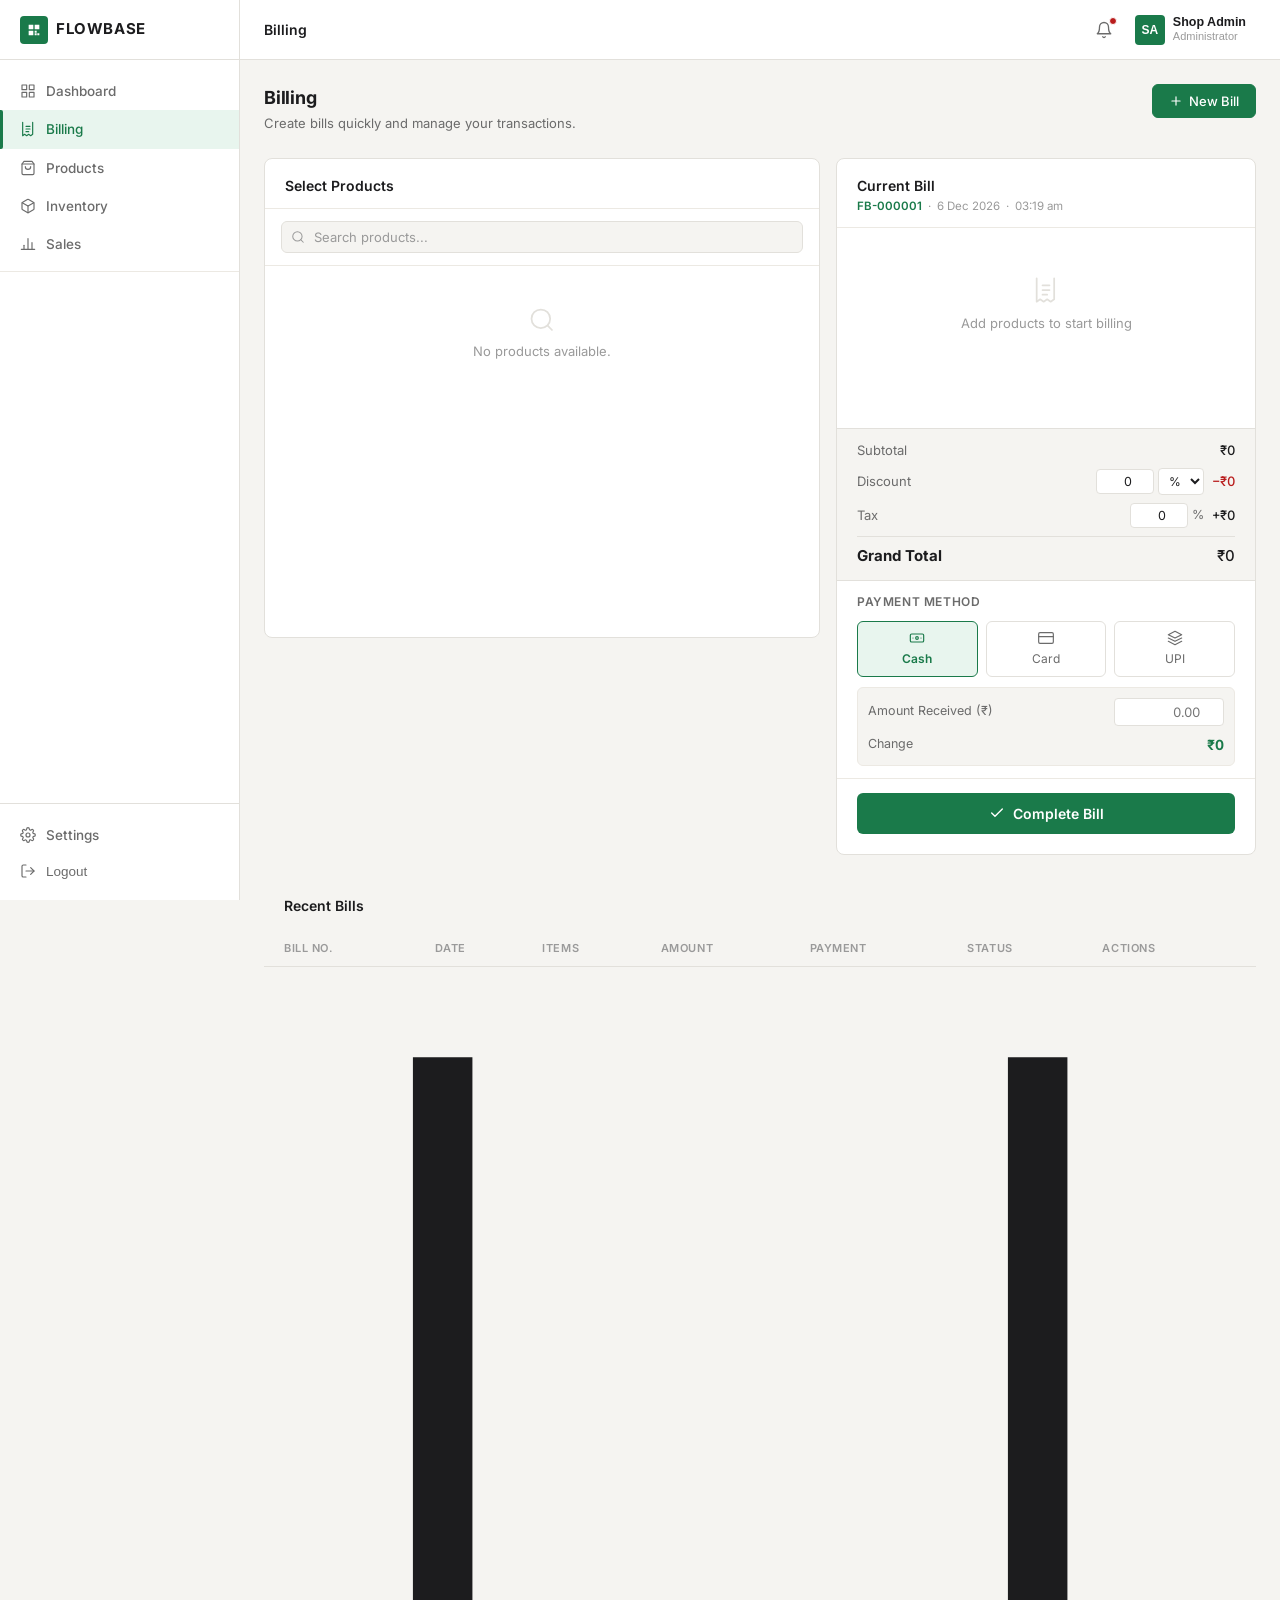
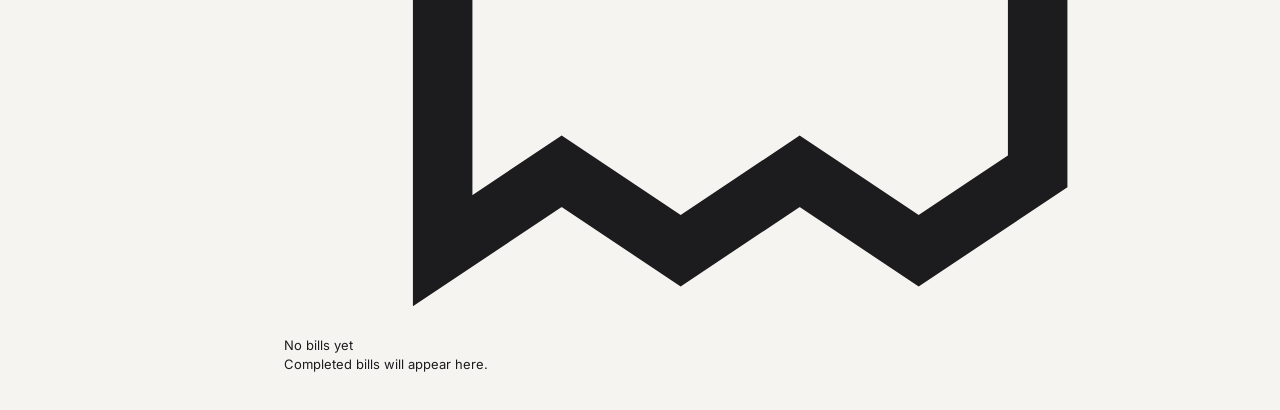
==== billing.html @ f88ad40b "first commit" ====
<!DOCTYPE html>
<html lang="en">
<head>
  <meta charset="UTF-8" />
  <meta name="viewport" content="width=device-width, initial-scale=1.0" />
  <title>Billing — FlowBase</title>
  <meta name="description" content="FlowBase Billing — create bills quickly and manage your transactions." />
  <link rel="preconnect" href="https://fonts.googleapis.com" />
  <link rel="preconnect" href="https://fonts.gstatic.com" crossorigin />
  <link href="https://fonts.googleapis.com/css2?family=Inter:wght@400;500;600;700&display=swap" rel="stylesheet" />
  <link rel="stylesheet" href="css/dashboard.css" />
  <link rel="stylesheet" href="css/billing.css" />
</head>
<body>

<div class="app-shell">

  <!-- SIDEBAR OVERLAY (mobile) -->
  <div class="sidebar-overlay" id="sidebar-overlay" aria-hidden="true"></div>

  <!-- SIDEBAR -->
  <aside class="sidebar" id="sidebar" role="navigation" aria-label="Main navigation">
    <a class="sidebar-logo" href="dashboard.html" aria-label="FlowBase home">
      <span class="sidebar-logo-mark" aria-hidden="true">
        <svg viewBox="0 0 24 24" fill="currentColor"><path d="M4 4h7v7H4V4zm0 9h7v7H4v-7zm9-9h7v7h-7V4zm0 9h3v3h-3v-3zm4 4h3v3h-3v-3zm-4 0h3v3h-3v-3z"/></svg>
      </span>
      <span class="sidebar-logo-text">FLOWBASE</span>
    </a>
    <nav class="sidebar-nav" aria-label="Primary">
      <div class="sidebar-nav-section">
        <a class="nav-item" href="dashboard.html" id="nav-dashboard">
          <svg viewBox="0 0 24 24" fill="none" stroke="currentColor" stroke-width="1.75" stroke-linecap="round" stroke-linejoin="round" aria-hidden="true"><rect x="3" y="3" width="7" height="7"/><rect x="14" y="3" width="7" height="7"/><rect x="14" y="14" width="7" height="7"/><rect x="3" y="14" width="7" height="7"/></svg>
          <span>Dashboard</span>
        </a>
        <a class="nav-item active" href="billing.html" id="nav-billing" aria-current="page">
          <svg viewBox="0 0 24 24" fill="none" stroke="currentColor" stroke-width="1.75" stroke-linecap="round" stroke-linejoin="round" aria-hidden="true"><path d="M4 2v20l3-2 3 2 3-2 3 2 3-2V2"/><line x1="9" y1="8" x2="15" y2="8"/><line x1="9" y1="12" x2="15" y2="12"/><line x1="9" y1="16" x2="13" y2="16"/></svg>
          <span>Billing</span>
        </a>
        <a class="nav-item" href="products.html" id="nav-products">
          <svg viewBox="0 0 24 24" fill="none" stroke="currentColor" stroke-width="1.75" stroke-linecap="round" stroke-linejoin="round" aria-hidden="true"><path d="M6 2L3 6v14a2 2 0 0 0 2 2h14a2 2 0 0 0 2-2V6l-3-4z"/><line x1="3" y1="6" x2="21" y2="6"/><path d="M16 10a4 4 0 0 1-8 0"/></svg>
          <span>Products</span>
        </a>
        <a class="nav-item" href="inventory.html" id="nav-inventory">
          <svg viewBox="0 0 24 24" fill="none" stroke="currentColor" stroke-width="1.75" stroke-linecap="round" stroke-linejoin="round" aria-hidden="true"><path d="M21 16V8a2 2 0 0 0-1-1.73l-7-4a2 2 0 0 0-2 0l-7 4A2 2 0 0 0 3 8v8a2 2 0 0 0 1 1.73l7 4a2 2 0 0 0 2 0l7-4A2 2 0 0 0 21 16z"/><polyline points="3.27 6.96 12 12.01 20.73 6.96"/><line x1="12" y1="22.08" x2="12" y2="12"/></svg>
          <span>Inventory</span>
        </a>
        <a class="nav-item" href="sales.html" id="nav-sales">
          <svg viewBox="0 0 24 24" fill="none" stroke="currentColor" stroke-width="1.75" stroke-linecap="round" stroke-linejoin="round" aria-hidden="true"><line x1="18" y1="20" x2="18" y2="10"/><line x1="12" y1="20" x2="12" y2="4"/><line x1="6" y1="20" x2="6" y2="14"/><line x1="2" y1="20" x2="22" y2="20"/></svg>
          <span>Sales</span>
        </a>
      </div>
      <div class="nav-divider" role="separator"></div>
    </nav>
    <footer class="sidebar-footer">
      <a class="nav-item" href="settings.html" id="nav-settings">
        <svg viewBox="0 0 24 24" fill="none" stroke="currentColor" stroke-width="1.75" stroke-linecap="round" stroke-linejoin="round" aria-hidden="true"><circle cx="12" cy="12" r="3"/><path d="M19.4 15a1.65 1.65 0 0 0 .33 1.82l.06.06a2 2 0 0 1-2.83 2.83l-.06-.06a1.65 1.65 0 0 0-1.82-.33 1.65 1.65 0 0 0-1 1.51V21a2 2 0 0 1-4 0v-.09A1.65 1.65 0 0 0 9 19.4a1.65 1.65 0 0 0-1.82.33l-.06.06a2 2 0 0 1-2.83-2.83l.06-.06A1.65 1.65 0 0 0 4.68 15a1.65 1.65 0 0 0-1.51-1H3a2 2 0 0 1 0-4h.09A1.65 1.65 0 0 0 4.6 9a1.65 1.65 0 0 0-.33-1.82l-.06-.06a2 2 0 0 1 2.83-2.83l.06.06A1.65 1.65 0 0 0 9 4.68a1.65 1.65 0 0 0 1-1.51V3a2 2 0 0 1 4 0v.09a1.65 1.65 0 0 0 1 1.51 1.65 1.65 0 0 0 1.82-.33l.06-.06a2 2 0 0 1 2.83 2.83l-.06.06A1.65 1.65 0 0 0 19.4 9a1.65 1.65 0 0 0 1.51 1H21a2 2 0 0 1 0 4h-.09a1.65 1.65 0 0 0-1.51 1z"/></svg>
        <span>Settings</span>
      </a>
      <button class="nav-item" id="logout-btn" type="button" aria-label="Log out">
        <svg viewBox="0 0 24 24" fill="none" stroke="currentColor" stroke-width="1.75" stroke-linecap="round" stroke-linejoin="round" aria-hidden="true"><path d="M9 21H5a2 2 0 0 1-2-2V5a2 2 0 0 1 2-2h4"/><polyline points="16 17 21 12 16 7"/><line x1="21" y1="12" x2="9" y2="12"/></svg>
        <span>Logout</span>
      </button>
    </footer>
  </aside>

  <!-- MAIN CONTENT -->
  <div class="main-content">

    <!-- TOP HEADER -->
    <header class="top-header" role="banner">
      <div class="header-left">
        <button class="hamburger-btn" id="hamburger-btn" type="button" aria-label="Toggle sidebar" aria-expanded="false" aria-controls="sidebar">
          <svg viewBox="0 0 24 24" fill="none" stroke="currentColor" stroke-width="1.75" stroke-linecap="round" aria-hidden="true"><line x1="3" y1="6" x2="21" y2="6"/><line x1="3" y1="12" x2="21" y2="12"/><line x1="3" y1="18" x2="21" y2="18"/></svg>
        </button>
        <span class="header-breadcrumb">Billing</span>
      </div>
      <div class="header-right">
        <button class="icon-btn" type="button" aria-label="Notifications">
          <svg viewBox="0 0 24 24" fill="none" stroke="currentColor" stroke-width="1.75" stroke-linecap="round" stroke-linejoin="round" aria-hidden="true"><path d="M18 8A6 6 0 0 0 6 8c0 7-3 9-3 9h18s-3-2-3-9"/><path d="M13.73 21a2 2 0 0 1-3.46 0"/></svg>
          <span class="notification-badge"></span>
        </button>
        <button class="header-profile" type="button" aria-label="Shop Admin profile" aria-haspopup="true">
          <div class="profile-avatar" aria-hidden="true">SA</div>
          <div class="profile-info">
            <div class="profile-name">Shop Admin</div>
            <div class="profile-role">Administrator</div>
          </div>
        </button>
      </div>
    </header>

    <!-- PAGE BODY -->
    <main class="page-body" id="main-content">

      <!-- PAGE HEADER -->
      <section class="bil-page-header" aria-label="Page header">
        <div class="bil-page-header-text">
          <h1 class="bil-page-title">Billing</h1>
          <p class="bil-page-subtitle">Create bills quickly and manage your transactions.</p>
        </div>
        <div class="bil-page-actions">
          <button class="btn bil-btn-primary" id="new-bill-btn" type="button">
            <svg viewBox="0 0 24 24" fill="none" stroke="currentColor" stroke-width="2" stroke-linecap="round" aria-hidden="true"><line x1="12" y1="5" x2="12" y2="19"/><line x1="5" y1="12" x2="19" y2="12"/></svg>
            New Bill
          </button>
        </div>
      </section>

      <!-- BILLING LAYOUT -->
      <div class="bil-layout">

        <!-- LEFT: PRODUCT SELECTION -->
        <section class="bil-products-panel" aria-label="Product selection">
          <div class="bil-panel-header">
            <h2 class="bil-panel-title">Select Products</h2>
          </div>
          <div class="bil-search-wrap">
            <svg class="bil-search-icon" viewBox="0 0 24 24" fill="none" stroke="currentColor" stroke-width="1.75" stroke-linecap="round" aria-hidden="true"><circle cx="11" cy="11" r="8"/><line x1="21" y1="21" x2="16.65" y2="16.65"/></svg>
            <input type="search" id="bil-product-search" class="bil-search-input" placeholder="Search products..." autocomplete="off" aria-label="Search products" />
          </div>
          <div class="bil-product-list" id="bil-product-list" role="list">
            <!-- Populated by JS -->
          </div>
        </section>

        <!-- RIGHT: CURRENT BILL -->
        <section class="bil-bill-panel" aria-label="Current bill">
          <div class="bil-panel-header bil-bill-panel-header">
            <div>
              <h2 class="bil-panel-title">Current Bill</h2>
              <div class="bil-bill-meta" id="bil-bill-meta"><!-- Populated by JS --></div>
            </div>
          </div>

          <!-- Bill Items -->
          <div class="bil-items-area" id="bil-items-area">
            <div class="bil-empty-bill" id="bil-empty-bill">
              <svg viewBox="0 0 24 24" fill="none" stroke="currentColor" stroke-width="1.5" stroke-linecap="round" stroke-linejoin="round"><path d="M4 2v20l3-2 3 2 3-2 3 2 3-2V2"/><line x1="9" y1="8" x2="15" y2="8"/><line x1="9" y1="12" x2="15" y2="12"/><line x1="9" y1="16" x2="13" y2="16"/></svg>
              <p>Add products to start billing</p>
            </div>
            <table class="bil-items-table" id="bil-items-table" style="display:none">
              <thead>
                <tr>
                  <th>Product</th>
                  <th class="text-center">Qty</th>
                  <th class="text-right">Price</th>
                  <th class="text-right">Disc</th>
                  <th class="text-right">Total</th>
                  <th></th>
                </tr>
              </thead>
              <tbody id="bil-items-tbody">
                <!-- Populated by JS -->
              </tbody>
            </table>
          </div>

          <!-- Totals -->
          <div class="bil-totals" id="bil-totals">
            <div class="bil-totals-row">
              <span>Subtotal</span>
              <span id="bil-subtotal">₹0</span>
            </div>
            <div class="bil-totals-row">
              <span>Discount</span>
              <div class="bil-discount-row">
                <input type="number" id="bil-discount-value" class="bil-discount-input" min="0" value="0" placeholder="0" aria-label="Discount value" />
                <select id="bil-discount-type" class="bil-discount-type" aria-label="Discount type">
                  <option value="percent">%</option>
                  <option value="fixed">₹</option>
                </select>
              </div>
              <span id="bil-discount-amount" class="bil-discount-display">−₹0</span>
            </div>
            <div class="bil-totals-row">
              <span>Tax</span>
              <div class="bil-tax-row">
                <input type="number" id="bil-tax-percent" class="bil-discount-input" min="0" max="100" value="0" placeholder="0" aria-label="Tax percentage" />
                <span class="bil-tax-label">%</span>
              </div>
              <span id="bil-tax-amount">+₹0</span>
            </div>
            <div class="bil-totals-row bil-grand-total-row">
              <span>Grand Total</span>
              <span id="bil-grand-total">₹0</span>
            </div>
          </div>

          <!-- Payment -->
          <div class="bil-payment-section">
            <div class="bil-payment-label">Payment Method</div>
            <div class="bil-payment-methods" role="group" aria-label="Payment method">
              <label class="bil-payment-btn">
                <input type="radio" name="payment-method" value="Cash" id="pay-cash" checked />
                <span>
                  <svg viewBox="0 0 24 24" fill="none" stroke="currentColor" stroke-width="1.75" stroke-linecap="round" stroke-linejoin="round"><rect x="2" y="6" width="20" height="12" rx="2"/><circle cx="12" cy="12" r="2"/><path d="M6 12h.01M18 12h.01"/></svg>
                  Cash
                </span>
              </label>
              <label class="bil-payment-btn">
                <input type="radio" name="payment-method" value="Card" id="pay-card" />
                <span>
                  <svg viewBox="0 0 24 24" fill="none" stroke="currentColor" stroke-width="1.75" stroke-linecap="round" stroke-linejoin="round"><rect x="1" y="4" width="22" height="16" rx="2"/><line x1="1" y1="10" x2="23" y2="10"/></svg>
                  Card
                </span>
              </label>
              <label class="bil-payment-btn">
                <input type="radio" name="payment-method" value="UPI" id="pay-upi" />
                <span>
                  <svg viewBox="0 0 24 24" fill="none" stroke="currentColor" stroke-width="1.75" stroke-linecap="round" stroke-linejoin="round"><path d="M12 2L2 7l10 5 10-5-10-5z"/><path d="M2 17l10 5 10-5"/><path d="M2 12l10 5 10-5"/></svg>
                  UPI
                </span>
              </label>
            </div>

            <!-- Cash: Amount received / change -->
            <div class="bil-cash-section" id="bil-cash-section">
              <div class="bil-cash-row">
                <label for="bil-amount-received" class="bil-cash-label">Amount Received (₹)</label>
                <input type="number" id="bil-amount-received" class="bil-cash-input" min="0" placeholder="0.00" aria-label="Amount received" />
              </div>
              <div class="bil-cash-row">
                <span class="bil-cash-label">Change</span>
                <span class="bil-change-amount" id="bil-change-amount">₹0</span>
              </div>
            </div>
          </div>

          <!-- Complete Bill Button -->
          <div class="bil-complete-area">
            <button class="btn bil-btn-complete" id="bil-complete-btn" type="button">
              <svg viewBox="0 0 24 24" fill="none" stroke="currentColor" stroke-width="2" stroke-linecap="round" aria-hidden="true"><polyline points="20 6 9 17 4 12"/></svg>
              Complete Bill
            </button>
          </div>
        </section>

      </div>

      <!-- RECENT BILLS -->
      <section aria-label="Recent bills">
        <div class="prd-table-card" style="margin-top: 0;">
          <div class="section-header" style="padding: 16px 20px 0;">
            <h2 class="section-title">Recent Bills</h2>
          </div>
          <div class="table-scroll-wrap">
            <table class="data-table" id="bil-recent-table" aria-label="Recent bills">
              <thead>
                <tr>
                  <th scope="col">Bill No.</th>
                  <th scope="col">Date</th>
                  <th scope="col">Items</th>
                  <th scope="col">Amount</th>
                  <th scope="col">Payment</th>
                  <th scope="col">Status</th>
                  <th scope="col">Actions</th>
                </tr>
              </thead>
              <tbody id="bil-recent-tbody">
                <!-- Populated by JS -->
              </tbody>
            </table>
          </div>
        </div>
      </section>

    </main>
  </div>
</div>

<!-- LOGOUT MODAL -->
<div class="modal-overlay" id="logout-modal" role="dialog" aria-modal="true" aria-labelledby="logout-modal-title">
  <div class="modal">
    <h2 class="modal-title" id="logout-modal-title">Log out?</h2>
    <p class="modal-desc">You will be signed out of FlowBase. Any unsaved changes will be lost.</p>
    <div class="modal-actions">
      <button class="btn btn-ghost" id="logout-cancel" type="button">Cancel</button>
      <button class="btn btn-danger" id="logout-confirm" type="button">Log out</button>
    </div>
  </div>
</div>

<!-- NEW BILL CONFIRM MODAL -->
<div class="modal-overlay" id="bil-new-bill-modal" role="dialog" aria-modal="true" aria-labelledby="bil-new-bill-title">
  <div class="modal">
    <h2 class="modal-title" id="bil-new-bill-title">Start New Bill?</h2>
    <p class="modal-desc">The current bill has items. Starting a new bill will clear them.</p>
    <div class="modal-actions">
      <button class="btn btn-ghost" id="bil-new-bill-cancel" type="button">Cancel</button>
      <button class="btn btn-danger" id="bil-new-bill-confirm" type="button">Clear & Start New</button>
    </div>
  </div>
</div>

<!-- VIEW BILL MODAL (printable) -->
<div class="modal-overlay bil-modal-overlay" id="bil-view-modal" role="dialog" aria-modal="true" aria-labelledby="bil-view-title">
  <div class="modal bil-view-modal-inner">
    <div class="prd-modal-header">
      <h2 class="modal-title" id="bil-view-title">Bill Details</h2>
      <button class="prd-modal-close" id="bil-view-close" type="button" aria-label="Close modal">
        <svg viewBox="0 0 24 24" fill="none" stroke="currentColor" stroke-width="2" stroke-linecap="round" aria-hidden="true"><line x1="18" y1="6" x2="6" y2="18"/><line x1="6" y1="6" x2="18" y2="18"/></svg>
      </button>
    </div>
    <div id="bil-view-content" class="bil-view-content"><!-- Populated by JS --></div>
    <div class="modal-actions" style="padding: 14px 24px 20px; border-top: 1px solid var(--color-border-light);">
      <button class="btn btn-ghost" id="bil-view-close-btn" type="button">Close</button>
      <button class="btn bil-btn-primary" id="bil-print-btn" type="button">
        <svg viewBox="0 0 24 24" fill="none" stroke="currentColor" stroke-width="1.75" stroke-linecap="round" stroke-linejoin="round" aria-hidden="true"><polyline points="6 9 6 2 18 2 18 9"/><path d="M6 18H4a2 2 0 0 1-2-2v-5a2 2 0 0 1 2-2h16a2 2 0 0 1 2 2v5a2 2 0 0 1-2 2h-2"/><rect x="6" y="14" width="12" height="8"/></svg>
        Print
      </button>
    </div>
  </div>
</div>

<!-- PRINT TEMPLATE (hidden) -->
<div id="bil-print-area" class="bil-print-area" aria-hidden="true"></div>

<!-- TOAST CONTAINER -->
<div class="toast-container" id="toast-container" aria-live="assertive" aria-atomic="false"></div>

<script src="js/billing.js"></script>
</body>
</html>
---- css/dashboard.css ----
/* ============================================
   FlowBase Dashboard — dashboard.css
   ============================================ */

/* --- Google Fonts --- */
@import url('https://fonts.googleapis.com/css2?family=Inter:wght@400;500;600;700&display=swap');

/* --- CSS Variables / Design Tokens --- */
:root {
  --color-primary:        #1a7a4a;
  --color-primary-dark:   #155e39;
  --color-primary-light:  #e8f5ee;
  --color-primary-muted:  #c8e6d7;

  --color-bg:             #f5f4f1;
  --color-surface:        #ffffff;
  --color-border:         #e2e0db;
  --color-border-light:   #ece9e3;

  --color-text:           #1c1c1e;
  --color-text-secondary: #6b6b6b;
  --color-text-muted:     #9a9a9a;

  --color-success:        #1a7a4a;
  --color-success-bg:     #e8f5ee;
  --color-warning:        #b45309;
  --color-warning-bg:     #fef3c7;
  --color-danger:         #b91c1c;
  --color-danger-bg:      #fee2e2;

  --sidebar-width:        240px;
  --sidebar-collapsed:    64px;
  --header-height:        60px;

  --radius-sm:            4px;
  --radius-md:            6px;
  --radius-lg:            8px;

  --shadow-sm:            0 1px 3px rgba(0,0,0,0.06), 0 1px 2px rgba(0,0,0,0.04);
  --shadow-md:            0 2px 8px rgba(0,0,0,0.08);

  --font-family:          'Inter', -apple-system, BlinkMacSystemFont, 'Segoe UI', sans-serif;
  --transition:           150ms ease;
}

/* --- Reset & Base --- */
*, *::before, *::after {
  box-sizing: border-box;
  margin: 0;
  padding: 0;
}

html {
  font-size: 14px;
  -webkit-font-smoothing: antialiased;
}

body {
  font-family: var(--font-family);
  background-color: var(--color-bg);
  color: var(--color-text);
  line-height: 1.5;
  min-height: 100vh;
  overflow-x: hidden;
}

/* --- Layout Shell --- */
.app-shell {
  display: flex;
  min-height: 100vh;
}

/* ============================================
   SIDEBAR
   ============================================ */
.sidebar {
  width: var(--sidebar-width);
  background-color: var(--color-surface);
  border-right: 1px solid var(--color-border);
  display: flex;
  flex-direction: column;
  position: fixed;
  top: 0;
  left: 0;
  height: 100vh;
  z-index: 200;
  transition: transform var(--transition), width var(--transition);
  overflow: hidden;
}

.sidebar-logo {
  display: flex;
  align-items: center;
  gap: 8px;
  padding: 0 20px;
  height: var(--header-height);
  border-bottom: 1px solid var(--color-border);
  flex-shrink: 0;
  text-decoration: none;
}

.sidebar-logo-mark {
  width: 28px;
  height: 28px;
  background-color: var(--color-primary);
  border-radius: var(--radius-sm);
  display: flex;
  align-items: center;
  justify-content: center;
  flex-shrink: 0;
}

.sidebar-logo-mark svg {
  width: 16px;
  height: 16px;
  fill: #ffffff;
}

.sidebar-logo-text {
  font-size: 15px;
  font-weight: 700;
  color: var(--color-text);
  letter-spacing: 0.04em;
  white-space: nowrap;
}

/* Nav */
.sidebar-nav {
  flex: 1;
  padding: 12px 0;
  overflow-y: auto;
  overflow-x: hidden;
}

.sidebar-nav-section {
  padding: 0;
}

.nav-label {
  font-size: 10px;
  font-weight: 600;
  letter-spacing: 0.08em;
  color: var(--color-text-muted);
  text-transform: uppercase;
  padding: 8px 20px 4px;
  display: none; /* hidden by default, shown on collapsed state optionally */
}

.nav-item {
  display: flex;
  align-items: center;
  gap: 10px;
  padding: 9px 20px;
  color: var(--color-text-secondary);
  text-decoration: none;
  font-size: 13.5px;
  font-weight: 500;
  border-radius: 0;
  cursor: pointer;
  transition: background-color var(--transition), color var(--transition);
  white-space: nowrap;
  position: relative;
  border: none;
  background: none;
  width: 100%;
  text-align: left;
}

.nav-item:hover {
  background-color: var(--color-bg);
  color: var(--color-text);
}

.nav-item.active {
  background-color: var(--color-primary-light);
  color: var(--color-primary);
}

.nav-item.active::before {
  content: '';
  position: absolute;
  left: 0;
  top: 0;
  bottom: 0;
  width: 3px;
  background-color: var(--color-primary);
  border-radius: 0 2px 2px 0;
}

.nav-item svg {
  width: 16px;
  height: 16px;
  flex-shrink: 0;
  stroke-width: 1.75;
}

.nav-item span {
  flex: 1;
}

.nav-divider {
  height: 1px;
  background-color: var(--color-border-light);
  margin: 8px 0;
}

/* Sidebar Footer */
.sidebar-footer {
  padding: 12px 0;
  border-top: 1px solid var(--color-border);
  flex-shrink: 0;
}

/* ============================================
   MAIN CONTENT
   ============================================ */
.main-content {
  margin-left: var(--sidebar-width);
  flex: 1;
  display: flex;
  flex-direction: column;
  min-height: 100vh;
  min-width: 0;
}

/* ============================================
   TOP HEADER
   ============================================ */
.top-header {
  height: var(--header-height);
  background-color: var(--color-surface);
  border-bottom: 1px solid var(--color-border);
  display: flex;
  align-items: center;
  justify-content: space-between;
  padding: 0 24px;
  position: sticky;
  top: 0;
  z-index: 100;
  gap: 16px;
}

.header-left {
  display: flex;
  align-items: center;
  gap: 12px;
}

.hamburger-btn {
  display: none;
  align-items: center;
  justify-content: center;
  width: 34px;
  height: 34px;
  border: none;
  background: none;
  cursor: pointer;
  border-radius: var(--radius-md);
  color: var(--color-text-secondary);
  transition: background-color var(--transition);
}

.hamburger-btn:hover {
  background-color: var(--color-bg);
}

.header-breadcrumb {
  font-size: 14px;
  font-weight: 600;
  color: var(--color-text);
}

.header-right {
  display: flex;
  align-items: center;
  gap: 6px;
}

/* Search */
.header-search {
  display: flex;
  align-items: center;
  gap: 8px;
  background-color: var(--color-bg);
  border: 1px solid var(--color-border);
  border-radius: var(--radius-md);
  padding: 6px 12px;
  transition: border-color var(--transition), width var(--transition);
  width: 200px;
}

.header-search:focus-within {
  border-color: var(--color-primary);
  width: 260px;
}

.header-search svg {
  width: 14px;
  height: 14px;
  color: var(--color-text-muted);
  flex-shrink: 0;
}

.header-search input {
  border: none;
  background: none;
  outline: none;
  font-family: var(--font-family);
  font-size: 13px;
  color: var(--color-text);
  width: 100%;
}

.header-search input::placeholder {
  color: var(--color-text-muted);
}

/* Icon buttons */
.icon-btn {
  display: flex;
  align-items: center;
  justify-content: center;
  width: 34px;
  height: 34px;
  border: none;
  background: none;
  cursor: pointer;
  border-radius: var(--radius-md);
  color: var(--color-text-secondary);
  transition: background-color var(--transition), color var(--transition);
  position: relative;
}

.icon-btn:hover {
  background-color: var(--color-bg);
  color: var(--color-text);
}

.icon-btn svg {
  width: 18px;
  height: 18px;
}

.notification-badge {
  position: absolute;
  top: 4px;
  right: 4px;
  width: 8px;
  height: 8px;
  background-color: var(--color-danger);
  border-radius: 50%;
  border: 1.5px solid var(--color-surface);
}

/* Profile */
.header-profile {
  display: flex;
  align-items: center;
  gap: 8px;
  padding: 4px 10px 4px 4px;
  border-radius: var(--radius-md);
  cursor: pointer;
  border: none;
  background: none;
  transition: background-color var(--transition);
  margin-left: 4px;
}

.header-profile:hover {
  background-color: var(--color-bg);
}

.profile-avatar {
  width: 30px;
  height: 30px;
  background-color: var(--color-primary);
  border-radius: var(--radius-sm);
  display: flex;
  align-items: center;
  justify-content: center;
  font-size: 12px;
  font-weight: 600;
  color: #fff;
  flex-shrink: 0;
}

.profile-info {
  text-align: left;
}

.profile-name {
  font-size: 12.5px;
  font-weight: 600;
  color: var(--color-text);
  line-height: 1.2;
}

.profile-role {
  font-size: 11px;
  color: var(--color-text-muted);
  line-height: 1.2;
}

/* ============================================
   PAGE BODY
   ============================================ */
.page-body {
  padding: 24px;
  flex: 1;
  display: flex;
  flex-direction: column;
  gap: 24px;
  max-width: 1400px;
  width: 100%;
}

/* ============================================
   WELCOME SECTION
   ============================================ */
.welcome-section {
  display: flex;
  align-items: center;
  justify-content: space-between;
  gap: 16px;
}

.welcome-text h1 {
  font-size: 17px;
  font-weight: 600;
  color: var(--color-text);
  margin-bottom: 2px;
}

.welcome-text p {
  font-size: 13px;
  color: var(--color-text-secondary);
}

.welcome-date {
  font-size: 12.5px;
  color: var(--color-text-muted);
  text-align: right;
}

/* ============================================
   KPI CARDS
   ============================================ */
.kpi-grid {
  display: grid;
  grid-template-columns: repeat(4, 1fr);
  gap: 16px;
}

.kpi-card {
  background-color: var(--color-surface);
  border: 1px solid var(--color-border);
  border-radius: var(--radius-lg);
  padding: 16px 18px;
  display: flex;
  flex-direction: column;
  gap: 10px;
  transition: box-shadow var(--transition);
}

.kpi-card:hover {
  box-shadow: var(--shadow-md);
}

.kpi-card-header {
  display: flex;
  align-items: center;
  justify-content: space-between;
}

.kpi-label {
  font-size: 12px;
  font-weight: 500;
  color: var(--color-text-secondary);
  letter-spacing: 0.01em;
}

.kpi-icon {
  width: 30px;
  height: 30px;
  border-radius: var(--radius-sm);
  display: flex;
  align-items: center;
  justify-content: center;
  background-color: var(--color-primary-light);
}

.kpi-icon svg {
  width: 15px;
  height: 15px;
  color: var(--color-primary);
}

.kpi-icon.warning { background-color: var(--color-warning-bg); }
.kpi-icon.warning svg { color: var(--color-warning); }
.kpi-icon.danger { background-color: var(--color-danger-bg); }
.kpi-icon.danger svg { color: var(--color-danger); }

.kpi-value {
  font-size: 22px;
  font-weight: 700;
  color: var(--color-text);
  letter-spacing: -0.02em;
  line-height: 1.1;
}

.kpi-footer {
  display: flex;
  align-items: center;
  gap: 5px;
  font-size: 12px;
}

.kpi-delta {
  display: flex;
  align-items: center;
  gap: 3px;
  font-weight: 600;
}

.kpi-delta.up   { color: var(--color-success); }
.kpi-delta.down { color: var(--color-danger); }
.kpi-delta.warn { color: var(--color-warning); }

.kpi-delta svg {
  width: 12px;
  height: 12px;
}

.kpi-compare {
  color: var(--color-text-muted);
}

/* ============================================
   SECTION TITLES
   ============================================ */
.section-header {
  display: flex;
  align-items: center;
  justify-content: space-between;
  margin-bottom: 14px;
}

.section-title {
  font-size: 14px;
  font-weight: 600;
  color: var(--color-text);
}

.section-action {
  font-size: 12.5px;
  font-weight: 500;
  color: var(--color-primary);
  cursor: pointer;
  border: none;
  background: none;
  padding: 4px 8px;
  border-radius: var(--radius-sm);
  transition: background-color var(--transition);
  text-decoration: none;
}

.section-action:hover {
  background-color: var(--color-primary-light);
}

/* ============================================
   CHARTS AREA
   ============================================ */
.charts-row {
  display: grid;
  grid-template-columns: 1fr;
  gap: 16px;
}

.chart-card {
  background-color: var(--color-surface);
  border: 1px solid var(--color-border);
  border-radius: var(--radius-lg);
  padding: 20px;
}

.chart-controls {
  display: flex;
  gap: 4px;
}

.chart-filter-btn {
  padding: 5px 11px;
  font-size: 12px;
  font-weight: 500;
  border: 1px solid var(--color-border);
  background-color: transparent;
  border-radius: var(--radius-sm);
  color: var(--color-text-secondary);
  cursor: pointer;
  transition: all var(--transition);
  font-family: var(--font-family);
}

.chart-filter-btn:hover {
  border-color: var(--color-primary);
  color: var(--color-primary);
}

.chart-filter-btn.active {
  background-color: var(--color-primary);
  border-color: var(--color-primary);
  color: #ffffff;
}

.chart-wrapper {
  margin-top: 16px;
  height: 220px;
  position: relative;
}

/* ============================================
   TWO COLUMN ROW (top products + low stock)
   ============================================ */
.two-col-row {
  display: grid;
  grid-template-columns: 1fr 1fr;
  gap: 16px;
}

/* ============================================
   TABLES
   ============================================ */
.table-card {
  background-color: var(--color-surface);
  border: 1px solid var(--color-border);
  border-radius: var(--radius-lg);
  overflow: hidden;
}

.table-card .section-header {
  padding: 16px 20px 0;
  margin-bottom: 0;
}

.data-table {
  width: 100%;
  border-collapse: collapse;
  font-size: 13px;
}

.data-table thead th {
  padding: 10px 12px;
  text-align: left;
  font-size: 11px;
  font-weight: 600;
  color: var(--color-text-muted);
  letter-spacing: 0.05em;
  text-transform: uppercase;
  border-bottom: 1px solid var(--color-border);
  background-color: var(--color-bg);
  white-space: nowrap;
}

.data-table thead th:first-child {
  padding-left: 20px;
}

.data-table thead th:last-child {
  padding-right: 20px;
}

.data-table tbody tr {
  border-bottom: 1px solid var(--color-border-light);
  transition: background-color var(--transition);
}

.data-table tbody tr:last-child {
  border-bottom: none;
}

.data-table tbody tr:hover {
  background-color: var(--color-bg);
}

.data-table tbody td {
  padding: 11px 12px;
  color: var(--color-text);
  vertical-align: middle;
}

.data-table tbody td:first-child {
  padding-left: 20px;
}

.data-table tbody td:last-child {
  padding-right: 20px;
}

.table-footer {
  padding: 12px 20px;
  border-top: 1px solid var(--color-border-light);
  display: flex;
  align-items: center;
  justify-content: flex-end;
}

/* Product Name Cell */
.product-name {
  font-weight: 500;
  color: var(--color-text);
}

.text-right {
  text-align: right;
}

.text-muted {
  color: var(--color-text-secondary);
}

.text-mono {
  font-variant-numeric: tabular-nums;
}

/* Status Badges */
.badge {
  display: inline-flex;
  align-items: center;
  gap: 4px;
  padding: 3px 8px;
  border-radius: 3px;
  font-size: 11px;
  font-weight: 600;
  white-space: nowrap;
}

.badge-success {
  background-color: var(--color-success-bg);
  color: var(--color-success);
}

.badge-warning {
  background-color: var(--color-warning-bg);
  color: var(--color-warning);
}

.badge-danger {
  background-color: var(--color-danger-bg);
  color: var(--color-danger);
}

.badge-neutral {
  background-color: var(--color-bg);
  color: var(--color-text-secondary);
}

/* Stock indicator */
.stock-bar-wrap {
  display: flex;
  align-items: center;
  gap: 8px;
}

.stock-bar {
  flex: 1;
  height: 4px;
  background-color: var(--color-border);
  border-radius: 2px;
  max-width: 60px;
}

.stock-bar-fill {
  height: 100%;
  border-radius: 2px;
  background-color: var(--color-danger);
}

/* ============================================
   RECENT BILLS TABLE
   ============================================ */
.bills-table-card {
  background-color: var(--color-surface);
  border: 1px solid var(--color-border);
  border-radius: var(--radius-lg);
  overflow: hidden;
}

.bills-table-card .section-header {
  padding: 16px 20px 0;
  margin-bottom: 0;
}

/* Bill number */
.bill-no {
  font-weight: 600;
  color: var(--color-primary);
  font-variant-numeric: tabular-nums;
  font-size: 13px;
}

/* ============================================
   QUICK ACTIONS
   ============================================ */
.quick-actions-card {
  background-color: var(--color-surface);
  border: 1px solid var(--color-border);
  border-radius: var(--radius-lg);
  padding: 20px;
}

.quick-actions-grid {
  display: flex;
  gap: 10px;
  flex-wrap: wrap;
  margin-top: 14px;
}

.qa-btn {
  display: inline-flex;
  align-items: center;
  gap: 7px;
  padding: 9px 16px;
  border-radius: var(--radius-md);
  font-size: 13px;
  font-weight: 500;
  font-family: var(--font-family);
  cursor: pointer;
  border: 1px solid transparent;
  transition: all var(--transition);
  text-decoration: none;
  white-space: nowrap;
}

.qa-btn svg {
  width: 15px;
  height: 15px;
  flex-shrink: 0;
}

.qa-btn-primary {
  background-color: var(--color-primary);
  color: #ffffff;
  border-color: var(--color-primary);
}

.qa-btn-primary:hover {
  background-color: var(--color-primary-dark);
  border-color: var(--color-primary-dark);
}

.qa-btn-secondary {
  background-color: transparent;
  color: var(--color-text);
  border-color: var(--color-border);
}

.qa-btn-secondary:hover {
  background-color: var(--color-bg);
  border-color: var(--color-primary-muted);
  color: var(--color-primary);
}

/* ============================================
   EMPTY / LOADING / ERROR STATES
   ============================================ */
.state-container {
  display: flex;
  flex-direction: column;
  align-items: center;
  justify-content: center;
  padding: 32px 20px;
  gap: 8px;
  text-align: center;
}

.state-container svg {
  width: 32px;
  height: 32px;
  color: var(--color-border);
}

.state-title {
  font-size: 13.5px;
  font-weight: 500;
  color: var(--color-text-secondary);
}

.state-desc {
  font-size: 12px;
  color: var(--color-text-muted);
}

/* Loading spinner */
.spinner {
  width: 22px;
  height: 22px;
  border: 2.5px solid var(--color-border);
  border-top-color: var(--color-primary);
  border-radius: 50%;
  animation: spin 0.7s linear infinite;
}

@keyframes spin {
  to { transform: rotate(360deg); }
}

/* ============================================
   TOAST NOTIFICATIONS
   ============================================ */
.toast-container {
  position: fixed;
  bottom: 24px;
  right: 24px;
  display: flex;
  flex-direction: column;
  gap: 8px;
  z-index: 500;
  pointer-events: none;
}

.toast {
  display: flex;
  align-items: center;
  gap: 10px;
  padding: 12px 16px;
  background-color: var(--color-text);
  color: #fff;
  border-radius: var(--radius-md);
  font-size: 13px;
  font-weight: 500;
  pointer-events: auto;
  box-shadow: var(--shadow-md);
  animation: toastIn 200ms ease forwards;
  max-width: 300px;
}

.toast.toast-success {
  background-color: var(--color-success);
}

.toast.toast-warning {
  background-color: var(--color-warning);
}

.toast.toast-danger {
  background-color: var(--color-danger);
}

.toast.toast-out {
  animation: toastOut 200ms ease forwards;
}

.toast svg {
  width: 16px;
  height: 16px;
  flex-shrink: 0;
}

@keyframes toastIn {
  from { opacity: 0; transform: translateY(8px); }
  to   { opacity: 1; transform: translateY(0); }
}

@keyframes toastOut {
  from { opacity: 1; transform: translateY(0); }
  to   { opacity: 0; transform: translateY(8px); }
}

/* ============================================
   MODAL (Logout Confirm)
   ============================================ */
.modal-overlay {
  position: fixed;
  inset: 0;
  background-color: rgba(0, 0, 0, 0.35);
  display: flex;
  align-items: center;
  justify-content: center;
  z-index: 400;
  opacity: 0;
  pointer-events: none;
  transition: opacity var(--transition);
}

.modal-overlay.open {
  opacity: 1;
  pointer-events: auto;
}

.modal {
  background-color: var(--color-surface);
  border-radius: var(--radius-lg);
  padding: 24px;
  width: 340px;
  box-shadow: var(--shadow-md);
  transform: translateY(8px);
  transition: transform var(--transition);
}

.modal-overlay.open .modal {
  transform: translateY(0);
}

.modal-title {
  font-size: 15px;
  font-weight: 600;
  margin-bottom: 8px;
}

.modal-desc {
  font-size: 13px;
  color: var(--color-text-secondary);
  margin-bottom: 20px;
}

.modal-actions {
  display: flex;
  gap: 8px;
  justify-content: flex-end;
}

.btn {
  padding: 8px 16px;
  border-radius: var(--radius-md);
  font-size: 13px;
  font-weight: 500;
  cursor: pointer;
  border: 1px solid transparent;
  font-family: var(--font-family);
  transition: all var(--transition);
}

.btn-ghost {
  background: transparent;
  border-color: var(--color-border);
  color: var(--color-text-secondary);
}

.btn-ghost:hover {
  background-color: var(--color-bg);
}

.btn-danger {
  background-color: var(--color-danger);
  color: #fff;
}

.btn-danger:hover {
  background-color: #991b1b;
}

/* ============================================
   SEARCH RESULTS OVERLAY
   ============================================ */
.search-results {
  position: absolute;
  top: calc(100% + 6px);
  right: 0;
  width: 320px;
  background-color: var(--color-surface);
  border: 1px solid var(--color-border);
  border-radius: var(--radius-lg);
  box-shadow: var(--shadow-md);
  z-index: 300;
  display: none;
}

.search-results.visible {
  display: block;
}

.search-results-header {
  padding: 10px 14px;
  font-size: 11px;
  font-weight: 600;
  color: var(--color-text-muted);
  letter-spacing: 0.05em;
  text-transform: uppercase;
  border-bottom: 1px solid var(--color-border-light);
}

.search-result-item {
  display: flex;
  align-items: center;
  justify-content: space-between;
  padding: 10px 14px;
  cursor: pointer;
  transition: background-color var(--transition);
  border-bottom: 1px solid var(--color-border-light);
}

.search-result-item:last-child {
  border-bottom: none;
}

.search-result-item:hover {
  background-color: var(--color-bg);
}

.search-result-name {
  font-size: 13px;
  font-weight: 500;
}

.search-result-meta {
  font-size: 12px;
  color: var(--color-text-muted);
}

.search-no-results {
  padding: 16px 14px;
  text-align: center;
  font-size: 13px;
  color: var(--color-text-muted);
}

/* Position anchor for search */
.search-wrapper {
  position: relative;
}

/* ============================================
   SIDEBAR OVERLAY (mobile)
   ============================================ */
.sidebar-overlay {
  display: none;
  position: fixed;
  inset: 0;
  background-color: rgba(0,0,0,0.3);
  z-index: 190;
}

/* ============================================
   RESPONSIVE
   ============================================ */

/* Tablet — 1024px */
@media (max-width: 1024px) {
  .two-col-row {
    grid-template-columns: 1fr;
  }

  .kpi-grid {
    grid-template-columns: repeat(2, 1fr);
  }

  .header-search {
    width: 160px;
  }

  .header-search:focus-within {
    width: 200px;
  }
}

/* Tablet — 768px */
@media (max-width: 768px) {
  .sidebar {
    transform: translateX(-100%);
  }

  .sidebar.open {
    transform: translateX(0);
  }

  .sidebar-overlay {
    display: block;
    pointer-events: none;
    opacity: 0;
    transition: opacity var(--transition);
  }

  .sidebar-overlay.open {
    pointer-events: auto;
    opacity: 1;
  }

  .main-content {
    margin-left: 0;
  }

  .hamburger-btn {
    display: flex;
  }

  .page-body {
    padding: 16px;
    gap: 16px;
  }

  .chart-wrapper {
    height: 180px;
  }

  .kpi-grid {
    grid-template-columns: repeat(2, 1fr);
    gap: 12px;
  }

  .welcome-date {
    display: none;
  }

  .profile-info {
    display: none;
  }

  .header-search {
    width: 140px;
  }

  .header-search:focus-within {
    width: 170px;
  }
}

/* Mobile — 390px */
@media (max-width: 480px) {
  .kpi-grid {
    grid-template-columns: 1fr 1fr;
    gap: 10px;
  }

  .kpi-value {
    font-size: 18px;
  }

  .kpi-card {
    padding: 12px 14px;
  }

  .page-body {
    padding: 12px;
    gap: 14px;
  }

  .quick-actions-grid {
    flex-direction: column;
  }

  .qa-btn {
    width: 100%;
    justify-content: center;
  }

  .header-search {
    display: none;
  }

  .data-table {
    font-size: 12px;
  }

  .data-table thead th,
  .data-table tbody td {
    padding-left: 12px;
    padding-right: 8px;
  }

  .data-table thead th:first-child,
  .data-table tbody td:first-child {
    padding-left: 14px;
  }

  .table-scroll-wrap {
    overflow-x: auto;
    -webkit-overflow-scrolling: touch;
  }

  .chart-wrapper {
    height: 160px;
  }

  .welcome-section {
    flex-direction: column;
    align-items: flex-start;
    gap: 4px;
  }

  .welcome-text h1 {
    font-size: 15px;
  }

  .top-header {
    padding: 0 14px;
    gap: 10px;
  }

  .search-results {
    width: 260px;
    right: -30px;
  }
}
---- css/billing.css ----
/* ============================================
   FlowBase Billing — billing.css
   Extends dashboard.css design system
   ============================================ */

/* ============================================
   PAGE HEADER
   ============================================ */
.bil-page-header {
  display: flex;
  align-items: flex-start;
  justify-content: space-between;
  gap: 16px;
  flex-wrap: wrap;
}

.bil-page-header-text { flex: 1; min-width: 0; }

.bil-page-title {
  font-size: 18px;
  font-weight: 700;
  color: var(--color-text);
  margin-bottom: 3px;
  letter-spacing: -0.01em;
}

.bil-page-subtitle {
  font-size: 13px;
  color: var(--color-text-secondary);
}

.bil-page-actions { display: flex; gap: 8px; flex-shrink: 0; }

.bil-btn-primary {
  background-color: var(--color-primary);
  color: #fff;
  border-color: var(--color-primary);
  display: inline-flex;
  align-items: center;
  gap: 6px;
}

.bil-btn-primary:hover {
  background-color: var(--color-primary-dark);
  border-color: var(--color-primary-dark);
}

.bil-btn-primary svg {
  width: 14px;
  height: 14px;
  flex-shrink: 0;
}

/* ============================================
   BILLING LAYOUT (two columns)
   ============================================ */
.bil-layout {
  display: grid;
  grid-template-columns: 1fr 420px;
  gap: 16px;
  align-items: start;
}

/* ============================================
   PANEL SHARED
   ============================================ */
.bil-panel-header {
  display: flex;
  align-items: center;
  justify-content: space-between;
  padding: 16px 20px 12px;
  border-bottom: 1px solid var(--color-border-light);
}

.bil-panel-title {
  font-size: 14px;
  font-weight: 600;
  color: var(--color-text);
}

/* ============================================
   LEFT: PRODUCT SELECTION
   ============================================ */
.bil-products-panel {
  background-color: var(--color-surface);
  border: 1px solid var(--color-border);
  border-radius: var(--radius-lg);
  overflow: hidden;
  display: flex;
  flex-direction: column;
  min-height: 480px;
}

.bil-search-wrap {
  position: relative;
  padding: 12px 16px;
  border-bottom: 1px solid var(--color-border-light);
}

.bil-search-icon {
  position: absolute;
  left: 26px;
  top: 50%;
  transform: translateY(-50%);
  width: 14px;
  height: 14px;
  color: var(--color-text-muted);
  pointer-events: none;
}

.bil-search-input {
  width: 100%;
  padding: 7px 12px 7px 32px;
  border: 1px solid var(--color-border);
  border-radius: var(--radius-md);
  font-family: var(--font-family);
  font-size: 13px;
  color: var(--color-text);
  background-color: var(--color-bg);
  outline: none;
  transition: border-color var(--transition);
}

.bil-search-input:focus {
  border-color: var(--color-primary);
  background-color: var(--color-surface);
}

.bil-search-input::placeholder { color: var(--color-text-muted); }

.bil-product-list {
  flex: 1;
  overflow-y: auto;
  max-height: 450px;
}

.bil-product-item {
  display: flex;
  align-items: center;
  justify-content: space-between;
  padding: 11px 20px;
  border-bottom: 1px solid var(--color-border-light);
  gap: 12px;
  transition: background-color var(--transition);
}

.bil-product-item:last-child { border-bottom: none; }
.bil-product-item:hover { background-color: var(--color-bg); }

.bil-product-item.out-of-stock { opacity: 0.5; }

.bil-product-info { flex: 1; min-width: 0; }

.bil-product-name {
  font-size: 13px;
  font-weight: 500;
  color: var(--color-text);
  white-space: nowrap;
  overflow: hidden;
  text-overflow: ellipsis;
}

.bil-product-meta {
  display: flex;
  align-items: center;
  gap: 8px;
  margin-top: 2px;
}

.bil-product-sku {
  font-size: 11px;
  color: var(--color-text-muted);
  font-family: 'Courier New', monospace;
}

.bil-product-stock {
  font-size: 11px;
  color: var(--color-text-muted);
}

.bil-product-stock.low  { color: var(--color-warning); }
.bil-product-stock.out  { color: var(--color-danger); }

.bil-product-price-col {
  text-align: right;
  flex-shrink: 0;
}

.bil-product-price {
  font-size: 13px;
  font-weight: 600;
  color: var(--color-text);
  font-variant-numeric: tabular-nums;
}

.bil-add-btn {
  flex-shrink: 0;
  display: inline-flex;
  align-items: center;
  justify-content: center;
  width: 28px;
  height: 28px;
  border: 1px solid var(--color-primary-muted);
  border-radius: var(--radius-md);
  background-color: var(--color-primary-light);
  color: var(--color-primary);
  cursor: pointer;
  font-size: 18px;
  line-height: 1;
  transition: all var(--transition);
  font-family: var(--font-family);
}

.bil-add-btn:hover {
  background-color: var(--color-primary);
  border-color: var(--color-primary);
  color: #fff;
}

.bil-add-btn:disabled {
  opacity: 0.4;
  cursor: not-allowed;
}

.bil-add-btn svg {
  width: 14px;
  height: 14px;
}

.bil-no-products {
  display: flex;
  flex-direction: column;
  align-items: center;
  justify-content: center;
  padding: 40px 20px;
  gap: 8px;
  text-align: center;
}

.bil-no-products svg {
  width: 28px;
  height: 28px;
  color: var(--color-border);
}

.bil-no-products p {
  font-size: 13px;
  color: var(--color-text-muted);
}

/* ============================================
   RIGHT: CURRENT BILL
   ============================================ */
.bil-bill-panel {
  background-color: var(--color-surface);
  border: 1px solid var(--color-border);
  border-radius: var(--radius-lg);
  overflow: hidden;
  display: flex;
  flex-direction: column;
}

.bil-bill-panel-header {
  flex-direction: column;
  align-items: flex-start;
  gap: 4px;
}

.bil-bill-meta {
  font-size: 11.5px;
  color: var(--color-text-muted);
  margin-top: 2px;
}

.bil-bill-meta strong {
  color: var(--color-primary);
  font-weight: 600;
}

/* Bill Items Table */
.bil-items-area {
  flex: 1;
  min-height: 200px;
  overflow-y: auto;
  max-height: 300px;
}

.bil-empty-bill {
  display: flex;
  flex-direction: column;
  align-items: center;
  justify-content: center;
  padding: 48px 20px;
  gap: 10px;
  text-align: center;
}

.bil-empty-bill svg {
  width: 28px;
  height: 28px;
  color: var(--color-border);
}

.bil-empty-bill p {
  font-size: 13px;
  color: var(--color-text-muted);
}

.bil-items-table {
  width: 100%;
  border-collapse: collapse;
  font-size: 12.5px;
}

.bil-items-table thead th {
  padding: 8px 12px;
  text-align: left;
  font-size: 10.5px;
  font-weight: 600;
  color: var(--color-text-muted);
  letter-spacing: 0.05em;
  text-transform: uppercase;
  border-bottom: 1px solid var(--color-border);
  background-color: var(--color-bg);
  white-space: nowrap;
}

.bil-items-table thead th:first-child { padding-left: 20px; }
.bil-items-table thead th:last-child  { padding-right: 20px; }
.bil-items-table thead th.text-center { text-align: center; }
.bil-items-table thead th.text-right  { text-align: right; }

.bil-items-table tbody tr {
  border-bottom: 1px solid var(--color-border-light);
}

.bil-items-table tbody tr:last-child { border-bottom: none; }

.bil-items-table tbody td {
  padding: 8px 12px;
  vertical-align: middle;
  color: var(--color-text);
}

.bil-items-table tbody td:first-child { padding-left: 20px; }
.bil-items-table tbody td:last-child  { padding-right: 20px; }
.bil-items-table tbody td.text-center { text-align: center; }
.bil-items-table tbody td.text-right  { text-align: right; }

.bil-item-name {
  font-weight: 500;
  font-size: 12.5px;
  display: block;
}

.bil-item-sku {
  font-size: 10.5px;
  color: var(--color-text-muted);
}

.bil-qty-ctrl {
  display: inline-flex;
  align-items: center;
  gap: 4px;
}

.bil-qty-btn {
  width: 22px;
  height: 22px;
  border: 1px solid var(--color-border);
  border-radius: 3px;
  background: var(--color-surface);
  cursor: pointer;
  font-size: 14px;
  display: flex;
  align-items: center;
  justify-content: center;
  color: var(--color-text-secondary);
  transition: all var(--transition);
  font-family: var(--font-family);
  padding: 0;
}

.bil-qty-btn:hover:not(:disabled) {
  border-color: var(--color-primary);
  color: var(--color-primary);
}

.bil-qty-btn:disabled { opacity: 0.4; cursor: not-allowed; }

.bil-qty-input {
  width: 36px;
  height: 22px;
  border: 1px solid var(--color-border);
  border-radius: 3px;
  text-align: center;
  font-family: var(--font-family);
  font-size: 12px;
  color: var(--color-text);
  background: var(--color-surface);
  outline: none;
  font-variant-numeric: tabular-nums;
}

.bil-item-discount {
  width: 52px;
  padding: 3px 5px;
  border: 1px solid var(--color-border);
  border-radius: 3px;
  font-family: var(--font-family);
  font-size: 12px;
  text-align: right;
  outline: none;
  color: var(--color-text);
  background: var(--color-surface);
  font-variant-numeric: tabular-nums;
}

.bil-item-discount:focus { border-color: var(--color-primary); }

.bil-item-total {
  font-weight: 600;
  font-variant-numeric: tabular-nums;
}

.bil-remove-btn {
  width: 22px;
  height: 22px;
  border: none;
  background: none;
  cursor: pointer;
  border-radius: 3px;
  color: var(--color-text-muted);
  display: flex;
  align-items: center;
  justify-content: center;
  transition: all var(--transition);
}

.bil-remove-btn:hover {
  background-color: var(--color-danger-bg);
  color: var(--color-danger);
}

.bil-remove-btn svg { width: 13px; height: 13px; }

/* ============================================
   TOTALS
   ============================================ */
.bil-totals {
  border-top: 1px solid var(--color-border);
  padding: 12px 20px;
  display: flex;
  flex-direction: column;
  gap: 8px;
  background-color: var(--color-bg);
}

.bil-totals-row {
  display: flex;
  align-items: center;
  justify-content: space-between;
  font-size: 13px;
  gap: 8px;
}

.bil-totals-row > span:first-child {
  color: var(--color-text-secondary);
  min-width: 70px;
}

.bil-totals-row > span:last-child {
  font-variant-numeric: tabular-nums;
  font-weight: 500;
}

.bil-grand-total-row {
  padding-top: 8px;
  border-top: 1px solid var(--color-border);
  font-weight: 700;
  font-size: 15px;
}

.bil-grand-total-row > span:first-child {
  color: var(--color-text);
}

.bil-discount-row,
.bil-tax-row {
  display: flex;
  align-items: center;
  gap: 4px;
  flex: 1;
  justify-content: flex-end;
}

.bil-discount-input {
  width: 58px;
  padding: 4px 6px;
  border: 1px solid var(--color-border);
  border-radius: var(--radius-sm);
  font-family: var(--font-family);
  font-size: 12.5px;
  text-align: right;
  outline: none;
  background: var(--color-surface);
  color: var(--color-text);
}

.bil-discount-input:focus { border-color: var(--color-primary); }

.bil-discount-type {
  padding: 4px 6px;
  border: 1px solid var(--color-border);
  border-radius: var(--radius-sm);
  font-family: var(--font-family);
  font-size: 12px;
  outline: none;
  background: var(--color-surface);
  color: var(--color-text);
  cursor: pointer;
}

.bil-tax-label {
  font-size: 12.5px;
  color: var(--color-text-secondary);
  white-space: nowrap;
}

.bil-discount-display { color: var(--color-danger); }

/* ============================================
   PAYMENT
   ============================================ */
.bil-payment-section {
  padding: 12px 20px;
  border-top: 1px solid var(--color-border);
  display: flex;
  flex-direction: column;
  gap: 10px;
}

.bil-payment-label {
  font-size: 12px;
  font-weight: 600;
  color: var(--color-text-secondary);
  text-transform: uppercase;
  letter-spacing: 0.05em;
}

.bil-payment-methods {
  display: flex;
  gap: 8px;
  flex-wrap: wrap;
}

.bil-payment-btn {
  cursor: pointer;
  flex: 1;
  min-width: 80px;
}

.bil-payment-btn input[type="radio"] {
  display: none;
}

.bil-payment-btn span {
  display: flex;
  flex-direction: column;
  align-items: center;
  gap: 4px;
  padding: 8px 10px;
  border: 1px solid var(--color-border);
  border-radius: var(--radius-md);
  font-size: 12px;
  font-family: var(--font-family);
  color: var(--color-text-secondary);
  transition: all var(--transition);
  cursor: pointer;
}

.bil-payment-btn input[type="radio"]:checked + span {
  border-color: var(--color-primary);
  background-color: var(--color-primary-light);
  color: var(--color-primary);
  font-weight: 600;
}

.bil-payment-btn span svg {
  width: 16px;
  height: 16px;
}

/* Cash Section */
.bil-cash-section {
  display: flex;
  flex-direction: column;
  gap: 8px;
  padding: 10px;
  background-color: var(--color-bg);
  border-radius: var(--radius-md);
  border: 1px solid var(--color-border-light);
}

.bil-cash-row {
  display: flex;
  align-items: center;
  justify-content: space-between;
  gap: 8px;
}

.bil-cash-label {
  font-size: 12.5px;
  color: var(--color-text-secondary);
}

.bil-cash-input {
  width: 110px;
  padding: 5px 8px;
  border: 1px solid var(--color-border);
  border-radius: var(--radius-sm);
  font-family: var(--font-family);
  font-size: 13px;
  text-align: right;
  outline: none;
  background: var(--color-surface);
  color: var(--color-text);
  font-variant-numeric: tabular-nums;
}

.bil-cash-input:focus { border-color: var(--color-primary); }

.bil-change-amount {
  font-size: 14px;
  font-weight: 700;
  color: var(--color-primary);
  font-variant-numeric: tabular-nums;
}

/* ============================================
   COMPLETE BILL BUTTON
   ============================================ */
.bil-complete-area {
  padding: 14px 20px 20px;
  border-top: 1px solid var(--color-border-light);
}

.bil-btn-complete {
  width: 100%;
  padding: 12px;
  font-size: 14px;
  font-weight: 600;
  display: inline-flex;
  align-items: center;
  justify-content: center;
  gap: 8px;
  background-color: var(--color-primary);
  color: #fff;
  border: none;
  border-radius: var(--radius-md);
  cursor: pointer;
  font-family: var(--font-family);
  transition: background-color var(--transition);
}

.bil-btn-complete:hover { background-color: var(--color-primary-dark); }
.bil-btn-complete:disabled { opacity: 0.5; cursor: not-allowed; }
.bil-btn-complete svg { width: 16px; height: 16px; }

/* ============================================
   VIEW BILL MODAL
   ============================================ */
.bil-modal-overlay { z-index: 400; }

.bil-view-modal-inner {
  width: 500px;
  max-width: calc(100vw - 32px);
  max-height: 90vh;
  overflow-y: auto;
  padding: 0;
}

.bil-view-content {
  padding: 20px 24px;
}

.bil-invoice {
  display: flex;
  flex-direction: column;
  gap: 16px;
}

.bil-invoice-header {
  display: flex;
  align-items: flex-start;
  justify-content: space-between;
  gap: 8px;
}

.bil-invoice-brand {
  font-size: 16px;
  font-weight: 700;
  color: var(--color-primary);
  letter-spacing: 0.06em;
}

.bil-invoice-meta {
  text-align: right;
  font-size: 12.5px;
  color: var(--color-text-secondary);
  display: flex;
  flex-direction: column;
  gap: 2px;
}

.bil-invoice-meta strong { color: var(--color-text); }

.bil-invoice-items-table {
  width: 100%;
  border-collapse: collapse;
  font-size: 13px;
}

.bil-invoice-items-table thead th {
  padding: 7px 8px;
  font-size: 10.5px;
  font-weight: 600;
  text-transform: uppercase;
  letter-spacing: 0.05em;
  color: var(--color-text-muted);
  border-bottom: 1px solid var(--color-border);
  text-align: left;
}

.bil-invoice-items-table thead th:last-child { text-align: right; }
.bil-invoice-items-table thead th.text-right { text-align: right; }

.bil-invoice-items-table tbody td {
  padding: 7px 8px;
  border-bottom: 1px solid var(--color-border-light);
  color: var(--color-text);
}

.bil-invoice-items-table tbody td:last-child { text-align: right; font-variant-numeric: tabular-nums; }
.bil-invoice-items-table tbody td.text-right  { text-align: right; font-variant-numeric: tabular-nums; }
.bil-invoice-items-table tbody tr:last-child td { border-bottom: none; }

.bil-invoice-totals {
  border-top: 1px solid var(--color-border);
  padding-top: 12px;
  display: flex;
  flex-direction: column;
  gap: 6px;
}

.bil-invoice-total-row {
  display: flex;
  justify-content: space-between;
  font-size: 13px;
}

.bil-invoice-total-row > span:first-child { color: var(--color-text-secondary); }
.bil-invoice-total-row > span:last-child  { font-variant-numeric: tabular-nums; font-weight: 500; }

.bil-invoice-grand-row {
  display: flex;
  justify-content: space-between;
  font-size: 15px;
  font-weight: 700;
  padding-top: 8px;
  border-top: 1px solid var(--color-border);
}

.bil-invoice-footer {
  text-align: center;
  font-size: 12px;
  color: var(--color-text-muted);
  border-top: 1px solid var(--color-border-light);
  padding-top: 12px;
}

/* ============================================
   PRINT STYLES
   ============================================ */
.bil-print-area { display: none; }

@media print {
  body > * { display: none !important; }
  .bil-print-area {
    display: block !important;
    font-family: 'Inter', sans-serif;
    font-size: 13px;
    color: #000;
    max-width: 400px;
    margin: 0 auto;
    padding: 20px;
  }

  .bill-print-brand {
    font-size: 18px;
    font-weight: 700;
    text-align: center;
    margin-bottom: 4px;
  }

  .bill-print-meta {
    text-align: center;
    font-size: 12px;
    color: #555;
    margin-bottom: 12px;
  }

  .bill-print-divider {
    border: none;
    border-top: 1px dashed #ccc;
    margin: 10px 0;
  }

  .bill-print-table {
    width: 100%;
    border-collapse: collapse;
    font-size: 12px;
  }

  .bill-print-table th,
  .bill-print-table td {
    padding: 5px 4px;
    text-align: left;
  }

  .bill-print-table th { border-bottom: 1px solid #999; }
  .bill-print-table .text-right { text-align: right; }

  .bill-print-total-section {
    margin-top: 8px;
    border-top: 1px dashed #ccc;
    padding-top: 8px;
  }

  .bill-print-total-row {
    display: flex;
    justify-content: space-between;
    font-size: 12px;
    padding: 2px 0;
  }

  .bill-print-grand {
    font-weight: 700;
    font-size: 14px;
    border-top: 1px solid #000;
    padding-top: 5px;
    margin-top: 5px;
  }

  .bill-print-footer {
    text-align: center;
    margin-top: 16px;
    font-size: 11px;
    color: #777;
  }
}

/* ============================================
   RECENT BILLS TABLE
   ============================================ */
/* Uses shared .data-table from dashboard.css */

/* ============================================
   RESPONSIVE
   ============================================ */
@media (max-width: 1200px) {
  .bil-layout {
    grid-template-columns: 1fr 380px;
  }
}

@media (max-width: 960px) {
  .bil-layout {
    grid-template-columns: 1fr;
  }

  .bil-bill-panel {
    order: -1;
  }
}

@media (max-width: 768px) {
  .bil-page-header {
    flex-direction: column;
    align-items: stretch;
  }

  .bil-page-actions {
    justify-content: flex-end;
  }
}

@media (max-width: 480px) {
  .bil-payment-methods {
    flex-direction: row;
  }

  .bil-payment-btn span {
    padding: 6px 8px;
    font-size: 11px;
  }

  .bil-items-table { font-size: 11.5px; }
}
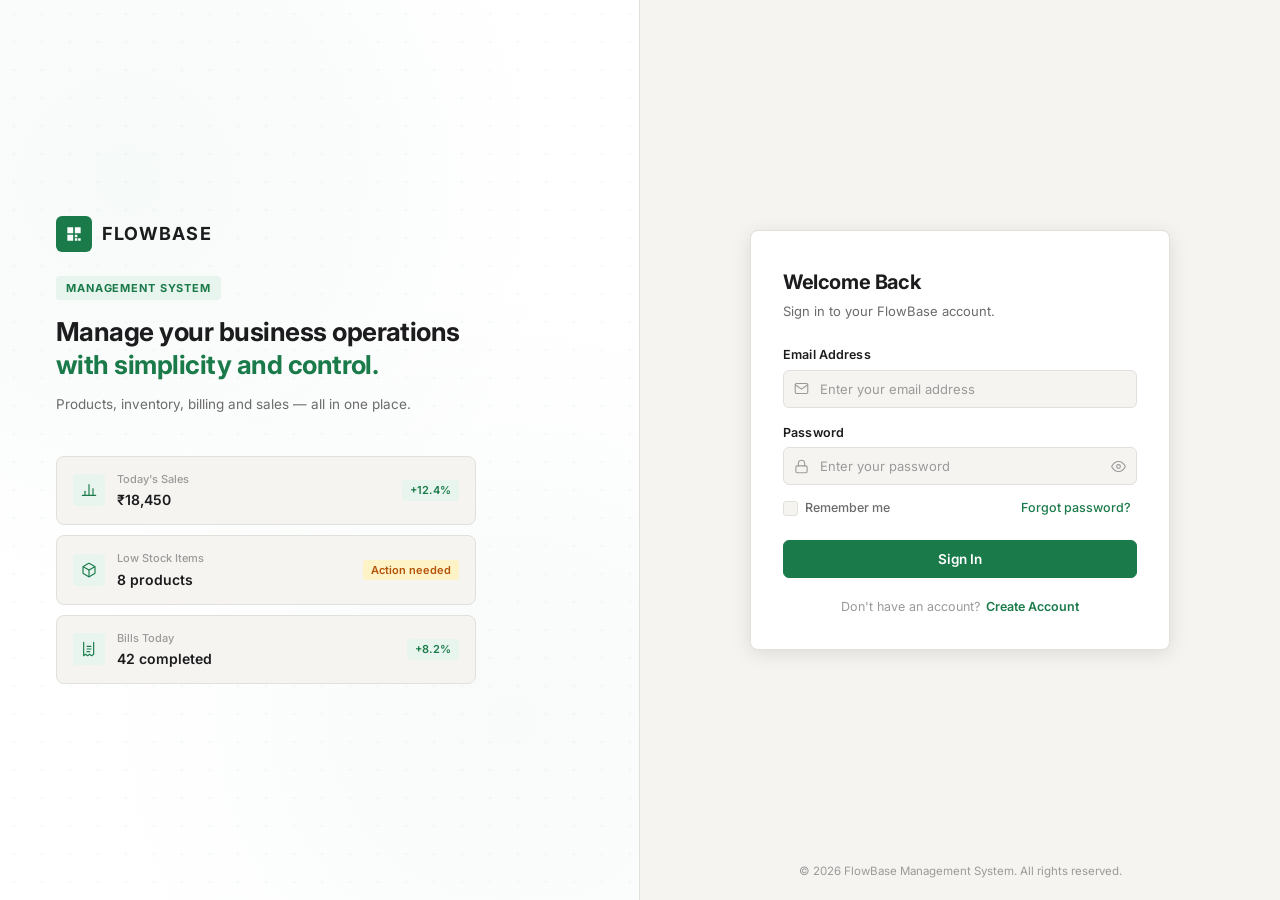
==== commit 34b2d7ac: "update all file" ====
--- a/billing.html
+++ b/billing.html
@@ -27,36 +27,39 @@
       <span class="sidebar-logo-text">FLOWBASE</span>
     </a>
     <nav class="sidebar-nav" aria-label="Primary">
+      
       <div class="sidebar-nav-section">
         <a class="nav-item" href="dashboard.html" id="nav-dashboard">
           <svg viewBox="0 0 24 24" fill="none" stroke="currentColor" stroke-width="1.75" stroke-linecap="round" stroke-linejoin="round" aria-hidden="true"><rect x="3" y="3" width="7" height="7"/><rect x="14" y="3" width="7" height="7"/><rect x="14" y="14" width="7" height="7"/><rect x="3" y="14" width="7" height="7"/></svg>
           <span>Dashboard</span>
         </a>
-        <a class="nav-item active" href="billing.html" id="nav-billing" aria-current="page">
-          <svg viewBox="0 0 24 24" fill="none" stroke="currentColor" stroke-width="1.75" stroke-linecap="round" stroke-linejoin="round" aria-hidden="true"><path d="M4 2v20l3-2 3 2 3-2 3 2 3-2V2"/><line x1="9" y1="8" x2="15" y2="8"/><line x1="9" y1="12" x2="15" y2="12"/><line x1="9" y1="16" x2="13" y2="16"/></svg>
-          <span>Billing</span>
-        </a>
         <a class="nav-item" href="products.html" id="nav-products">
           <svg viewBox="0 0 24 24" fill="none" stroke="currentColor" stroke-width="1.75" stroke-linecap="round" stroke-linejoin="round" aria-hidden="true"><path d="M6 2L3 6v14a2 2 0 0 0 2 2h14a2 2 0 0 0 2-2V6l-3-4z"/><line x1="3" y1="6" x2="21" y2="6"/><path d="M16 10a4 4 0 0 1-8 0"/></svg>
           <span>Products</span>
         </a>
-        <a class="nav-item" href="inventory.html" id="nav-inventory">
-          <svg viewBox="0 0 24 24" fill="none" stroke="currentColor" stroke-width="1.75" stroke-linecap="round" stroke-linejoin="round" aria-hidden="true"><path d="M21 16V8a2 2 0 0 0-1-1.73l-7-4a2 2 0 0 0-2 0l-7 4A2 2 0 0 0 3 8v8a2 2 0 0 0 1 1.73l7 4a2 2 0 0 0 2 0l7-4A2 2 0 0 0 21 16z"/><polyline points="3.27 6.96 12 12.01 20.73 6.96"/><line x1="12" y1="22.08" x2="12" y2="12"/></svg>
-          <span>Inventory</span>
-        </a>
-        <a class="nav-item" href="sales.html" id="nav-sales">
-          <svg viewBox="0 0 24 24" fill="none" stroke="currentColor" stroke-width="1.75" stroke-linecap="round" stroke-linejoin="round" aria-hidden="true"><line x1="18" y1="20" x2="18" y2="10"/><line x1="12" y1="20" x2="12" y2="4"/><line x1="6" y1="20" x2="6" y2="14"/><line x1="2" y1="20" x2="22" y2="20"/></svg>
-          <span>Sales</span>
+        <a class="nav-item active" href="billing.html" id="nav-billing" aria-current="page">
+          <svg viewBox="0 0 24 24" fill="none" stroke="currentColor" stroke-width="1.75" stroke-linecap="round" stroke-linejoin="round" aria-hidden="true"><rect x="2" y="3" width="20" height="14" rx="2"/><line x1="8" y1="21" x2="16" y2="21"/><line x1="12" y1="17" x2="12" y2="21"/></svg>
+          <span>POS Billing</span>
+        </a>
+        <a class="nav-item" href="purchases_expenses.html" id="nav-purchases">
+          <svg viewBox="0 0 24 24" fill="none" stroke="currentColor" stroke-width="1.75" stroke-linecap="round" stroke-linejoin="round" aria-hidden="true"><path d="M14 2H6a2 2 0 0 0-2 2v16a2 2 0 0 0 2 2h12a2 2 0 0 0 2-2V8z"/><polyline points="14 2 14 8 20 8"/><line x1="16" y1="13" x2="8" y2="13"/><line x1="16" y1="17" x2="8" y2="17"/><polyline points="10 9 9 9 8 9"/></svg>
+          <span>Purchases &amp; Expenses</span>
+        </a>
+        <a class="nav-item" href="employees.html" id="nav-employees">
+          <svg viewBox="0 0 24 24" fill="none" stroke="currentColor" stroke-width="1.75" stroke-linecap="round" stroke-linejoin="round" aria-hidden="true"><path d="M17 21v-2a4 4 0 0 0-4-4H5a4 4 0 0 0-4 4v2"/><circle cx="9" cy="7" r="4"/><path d="M23 21v-2a4 4 0 0 0-3-3.87"/><path d="M16 3.13a4 4 0 0 1 0 7.75"/></svg>
+          <span>Employees</span>
         </a>
       </div>
       <div class="nav-divider" role="separator"></div>
     </nav>
     <footer class="sidebar-footer">
-      <a class="nav-item" href="settings.html" id="nav-settings">
-        <svg viewBox="0 0 24 24" fill="none" stroke="currentColor" stroke-width="1.75" stroke-linecap="round" stroke-linejoin="round" aria-hidden="true"><circle cx="12" cy="12" r="3"/><path d="M19.4 15a1.65 1.65 0 0 0 .33 1.82l.06.06a2 2 0 0 1-2.83 2.83l-.06-.06a1.65 1.65 0 0 0-1.82-.33 1.65 1.65 0 0 0-1 1.51V21a2 2 0 0 1-4 0v-.09A1.65 1.65 0 0 0 9 19.4a1.65 1.65 0 0 0-1.82.33l-.06.06a2 2 0 0 1-2.83-2.83l.06-.06A1.65 1.65 0 0 0 4.68 15a1.65 1.65 0 0 0-1.51-1H3a2 2 0 0 1 0-4h.09A1.65 1.65 0 0 0 4.6 9a1.65 1.65 0 0 0-.33-1.82l-.06-.06a2 2 0 0 1 2.83-2.83l.06.06A1.65 1.65 0 0 0 9 4.68a1.65 1.65 0 0 0 1-1.51V3a2 2 0 0 1 4 0v.09a1.65 1.65 0 0 0 1 1.51 1.65 1.65 0 0 0 1.82-.33l.06-.06a2 2 0 0 1 2.83 2.83l-.06.06A1.65 1.65 0 0 0 19.4 9a1.65 1.65 0 0 0 1.51 1H21a2 2 0 0 1 0 4h-.09a1.65 1.65 0 0 0-1.51 1z"/></svg>
-        <span>Settings</span>
-      </a>
-      <button class="nav-item" id="logout-btn" type="button" aria-label="Log out">
+      <button class="nav-item" id="theme-toggle-btn" type="button" aria-label="Toggle Dark Mode" style="width:100%; border:none; background:none; text-align:left; cursor:pointer;">
+        <span class="theme-toggle-icon" aria-hidden="true" style="display:flex; align-items:center; justify-content:center;">
+          <svg viewBox="0 0 24 24" fill="none" stroke="currentColor" stroke-width="1.75" stroke-linecap="round" stroke-linejoin="round"><path d="M21 12.79A9 9 0 1 1 11.21 3 7 7 0 0 0 21 12.79z"/></svg>
+        </span>
+        <span class="theme-toggle-label">Dark Mode</span>
+      </button>
+      <button class="nav-item" id="logout-btn" type="button" aria-label="Log out" style="width:100%; border:none; background:none; text-align:left; cursor:pointer;">
         <svg viewBox="0 0 24 24" fill="none" stroke="currentColor" stroke-width="1.75" stroke-linecap="round" stroke-linejoin="round" aria-hidden="true"><path d="M9 21H5a2 2 0 0 1-2-2V5a2 2 0 0 1 2-2h4"/><polyline points="16 17 21 12 16 7"/><line x1="21" y1="12" x2="9" y2="12"/></svg>
         <span>Logout</span>
       </button>
@@ -75,11 +78,8 @@
         <span class="header-breadcrumb">Billing</span>
       </div>
       <div class="header-right">
-        <button class="icon-btn" type="button" aria-label="Notifications">
-          <svg viewBox="0 0 24 24" fill="none" stroke="currentColor" stroke-width="1.75" stroke-linecap="round" stroke-linejoin="round" aria-hidden="true"><path d="M18 8A6 6 0 0 0 6 8c0 7-3 9-3 9h18s-3-2-3-9"/><path d="M13.73 21a2 2 0 0 1-3.46 0"/></svg>
-          <span class="notification-badge"></span>
-        </button>
-        <button class="header-profile" type="button" aria-label="Shop Admin profile" aria-haspopup="true">
+        <!-- Profile Button -->
+        <button class="header-profile" id="header-user-btn" type="button" aria-label="Shop Admin profile" style="background:none; border:none; cursor:pointer;">
           <div class="profile-avatar" aria-hidden="true">SA</div>
           <div class="profile-info">
             <div class="profile-name">Shop Admin</div>
@@ -318,6 +318,8 @@
 <!-- TOAST CONTAINER -->
 <div class="toast-container" id="toast-container" aria-live="assertive" aria-atomic="false"></div>
 
+<!-- API & Auth Integration -->
+<script src="js/api.js"></script>
 <script src="js/billing.js"></script>
 </body>
 </html>
--- a/css/dashboard.css
+++ b/css/dashboard.css
@@ -973,7 +973,8 @@
 .modal-overlay {
   position: fixed;
   inset: 0;
-  background-color: rgba(0, 0, 0, 0.35);
+  background-color: rgba(0, 0, 0, 0.45);
+  backdrop-filter: blur(2px);
   display: flex;
   align-items: center;
   justify-content: center;
@@ -981,6 +982,9 @@
   opacity: 0;
   pointer-events: none;
   transition: opacity var(--transition);
+  padding: 20px;
+  overflow-y: auto;
+  box-sizing: border-box;
 }
 
 .modal-overlay.open {
@@ -990,12 +994,17 @@
 
 .modal {
   background-color: var(--color-surface);
+  border: 1px solid var(--color-border);
   border-radius: var(--radius-lg);
   padding: 24px;
-  width: 340px;
-  box-shadow: var(--shadow-md);
+  width: 100%;
+  max-width: 440px;
+  box-shadow: var(--shadow-lg, 0 10px 25px -5px rgba(0, 0, 0, 0.1));
   transform: translateY(8px);
   transition: transform var(--transition);
+  max-height: calc(100vh - 40px);
+  overflow-y: auto;
+  box-sizing: border-box;
 }
 
 .modal-overlay.open .modal {
@@ -1003,8 +1012,9 @@
 }
 
 .modal-title {
-  font-size: 15px;
+  font-size: 16px;
   font-weight: 600;
+  color: var(--color-text);
   margin-bottom: 8px;
 }
 
@@ -1021,6 +1031,10 @@
 }
 
 .btn {
+  display: inline-flex;
+  align-items: center;
+  justify-content: center;
+  gap: 6px;
   padding: 8px 16px;
   border-radius: var(--radius-md);
   font-size: 13px;
@@ -1029,6 +1043,13 @@
   border: 1px solid transparent;
   font-family: var(--font-family);
   transition: all var(--transition);
+  white-space: nowrap;
+}
+
+.btn svg {
+  width: 15px;
+  height: 15px;
+  flex-shrink: 0;
 }
 
 .btn-ghost {
@@ -1292,3 +1313,170 @@
     right: -30px;
   }
 }
+
+/* ============================================
+   DARK THEME VARIABLES & OVERRIDES
+   ============================================ */
+[data-theme="dark"],
+.dark-theme {
+  --color-bg:             #0f1115;
+  --color-surface:        #181b20;
+  --color-border:         #282c34;
+  --color-border-light:   #21252d;
+
+  --color-text:           #f3f4f6;
+  --color-text-secondary: #9ca3af;
+  --color-text-muted:     #6b7280;
+
+  --color-primary-light:  rgba(26, 122, 74, 0.22);
+  --color-primary-muted:  rgba(26, 122, 74, 0.35);
+
+  --color-success-bg:     rgba(26, 122, 74, 0.22);
+  --color-warning-bg:     rgba(180, 83, 9, 0.22);
+  --color-danger-bg:      rgba(185, 28, 28, 0.22);
+
+  --shadow-sm:            0 1px 3px rgba(0,0,0,0.3);
+  --shadow-md:            0 4px 12px rgba(0,0,0,0.4);
+}
+
+[data-theme="dark"] .kpi-card,
+[data-theme="dark"] .card,
+[data-theme="dark"] .modal,
+[data-theme="dark"] .table-card,
+[data-theme="dark"] .prd-dropdown,
+[data-theme="dark"] .search-results,
+[data-theme="dark"] .bil-product-item,
+[data-theme="dark"] .bil-cart-panel {
+  background-color: #181b20;
+  border-color: #282c34;
+}
+
+[data-theme="dark"] .data-table thead th,
+[data-theme="dark"] .prd-table thead th {
+  background-color: #131519;
+  border-color: #282c34;
+}
+
+[data-theme="dark"] .data-table tbody tr:hover,
+[data-theme="dark"] .prd-table tbody tr:hover {
+  background-color: rgba(255, 255, 255, 0.03);
+}
+
+[data-theme="dark"] .form-input,
+[data-theme="dark"] .form-select,
+[data-theme="dark"] .prd-form-input,
+[data-theme="dark"] .prd-form-select,
+[data-theme="dark"] .prd-search-input,
+[data-theme="dark"] .search-input,
+[data-theme="dark"] .bil-search-input {
+  background-color: #121418;
+  border-color: #2e333d;
+  color: #f3f4f6;
+}
+
+/* Tab Switcher Styles */
+.nav-tabs {
+  display: flex;
+  gap: 8px;
+  border-bottom: 1px solid var(--color-border);
+  padding-bottom: 12px;
+  margin-bottom: 20px;
+}
+
+.tab-btn {
+  background: none;
+  border: 1px solid transparent;
+  padding: 8px 16px;
+  border-radius: var(--radius-md);
+  font-size: 13px;
+  font-weight: 500;
+  color: var(--color-text-secondary);
+  cursor: pointer;
+  display: inline-flex;
+  align-items: center;
+  gap: 8px;
+  transition: all var(--transition);
+}
+
+.tab-btn:hover {
+  color: var(--color-text);
+  background-color: var(--color-border-light);
+}
+
+.tab-btn.active {
+  background-color: var(--color-primary-light);
+  color: var(--color-primary);
+  border-color: var(--color-primary-muted);
+  font-weight: 600;
+}
+
+[data-theme="dark"] .tab-btn.active {
+  background-color: rgba(26, 122, 74, 0.25);
+  color: #4ade80;
+  border-color: rgba(26, 122, 74, 0.4);
+}
+
+/* Category Management Item Rows */
+.category-item-row {
+  display: flex;
+  align-items: center;
+  justify-content: space-between;
+  padding: 10px 14px;
+  border: 1px solid var(--color-border);
+  border-radius: var(--radius-md);
+  margin-bottom: 8px;
+  background-color: var(--color-surface);
+}
+
+.category-item-info {
+  display: flex;
+  flex-direction: column;
+  gap: 2px;
+}
+
+.category-item-name {
+  font-weight: 600;
+  font-size: 13px;
+}
+
+.category-item-desc {
+  font-size: 11px;
+  color: var(--color-text-secondary);
+}
+
+/* Dynamic Item Row in Purchases */
+.purchase-item-row {
+  display: grid;
+  grid-template-columns: 2fr 1fr 1fr auto;
+  gap: 10px;
+  align-items: center;
+  margin-bottom: 10px;
+}
+
+/* Role badge specific colors */
+.badge-owner {
+  background-color: #fef3c7;
+  color: #92400e;
+}
+.badge-admin {
+  background-color: #e0f2fe;
+  color: #0369a1;
+}
+.badge-staff {
+  background-color: #f3f4f6;
+  color: #4b5563;
+}
+
+[data-theme="dark"] .badge-owner {
+  background-color: rgba(180, 83, 9, 0.25);
+  color: #fcd34d;
+}
+[data-theme="dark"] .badge-admin {
+  background-color: rgba(3, 105, 161, 0.25);
+  color: #7dd3fc;
+}
+[data-theme="dark"] .badge-staff {
+  background-color: rgba(75, 85, 99, 0.25);
+  color: #d1d5db;
+}
+
